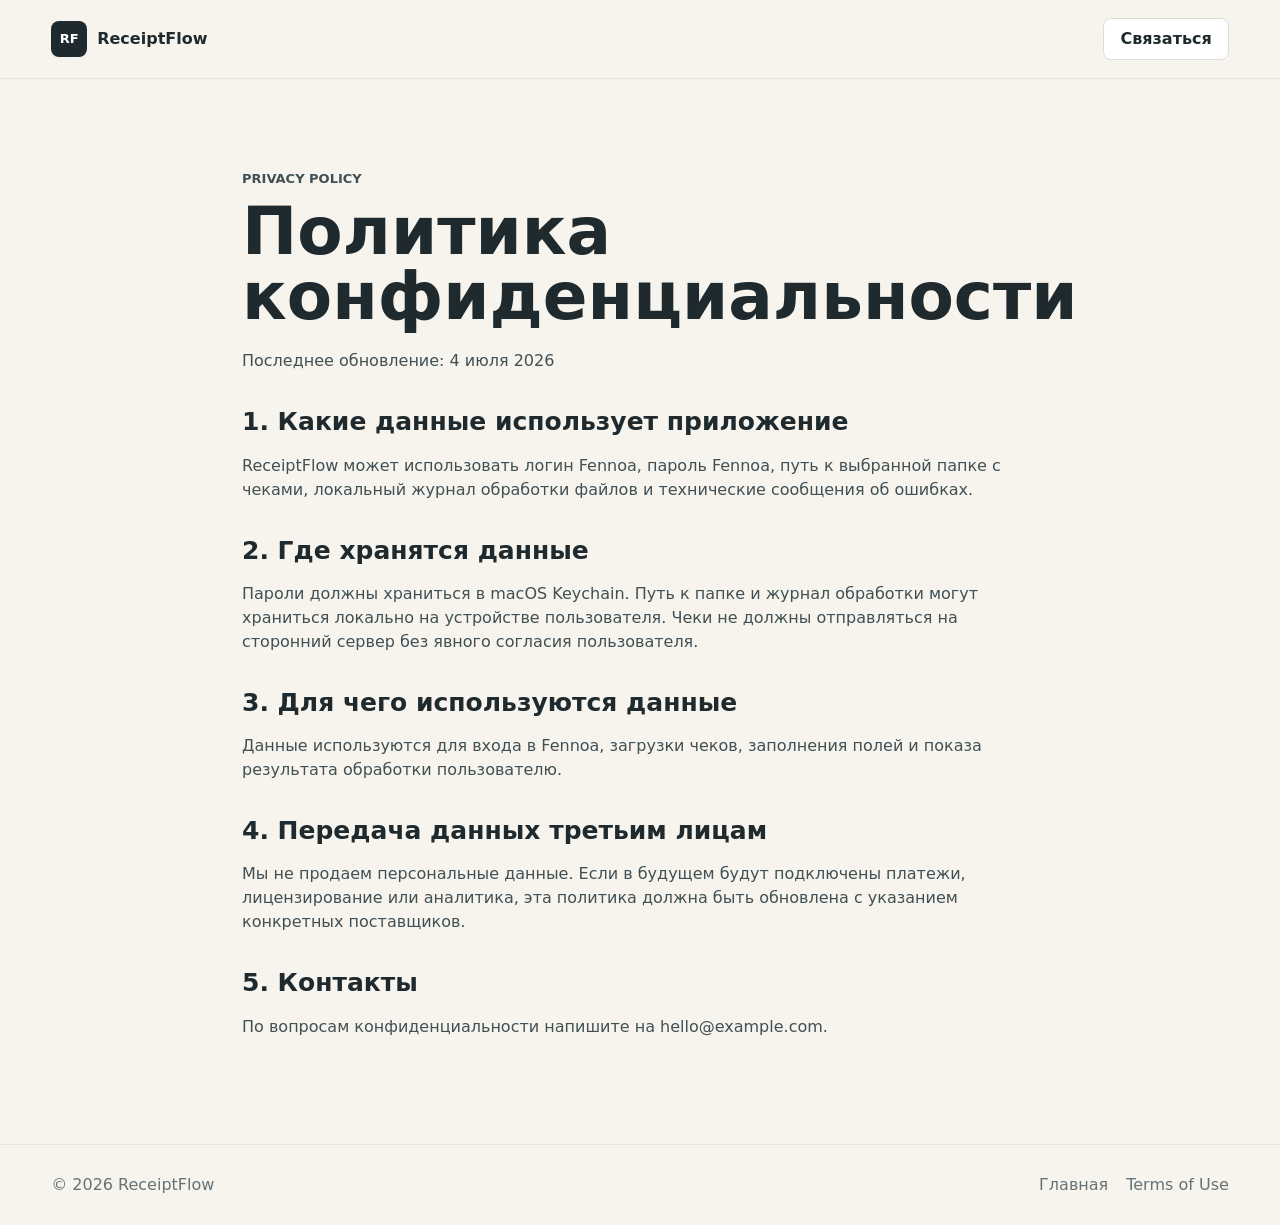
==== privacy.html @ a8f93485 "Add files via upload" ====
<!doctype html>
<html lang="ru">
  <head>
    <meta charset="utf-8" />
    <meta name="viewport" content="width=device-width, initial-scale=1" />
    <title>Privacy Policy | ReceiptFlow</title>
    <link rel="stylesheet" href="styles.css" />
  </head>
  <body>
    <header class="site-header">
      <a class="brand" href="index.html" aria-label="ReceiptFlow">
        <span class="brand-mark">RF</span>
        <span>ReceiptFlow</span>
      </a>
      <a class="header-cta" href="mailto:hello@example.com">Связаться</a>
    </header>

    <main class="legal-page">
      <p class="eyebrow">Privacy Policy</p>
      <h1>Политика конфиденциальности</h1>
      <p>Последнее обновление: 4 июля 2026</p>

      <h2>1. Какие данные использует приложение</h2>
      <p>
        ReceiptFlow может использовать логин Fennoa, пароль Fennoa, путь к выбранной папке
        с чеками, локальный журнал обработки файлов и технические сообщения об ошибках.
      </p>

      <h2>2. Где хранятся данные</h2>
      <p>
        Пароли должны храниться в macOS Keychain. Путь к папке и журнал обработки могут
        храниться локально на устройстве пользователя. Чеки не должны отправляться на
        сторонний сервер без явного согласия пользователя.
      </p>

      <h2>3. Для чего используются данные</h2>
      <p>
        Данные используются для входа в Fennoa, загрузки чеков, заполнения полей и показа
        результата обработки пользователю.
      </p>

      <h2>4. Передача данных третьим лицам</h2>
      <p>
        Мы не продаем персональные данные. Если в будущем будут подключены платежи,
        лицензирование или аналитика, эта политика должна быть обновлена с указанием
        конкретных поставщиков.
      </p>

      <h2>5. Контакты</h2>
      <p>По вопросам конфиденциальности напишите на hello@example.com.</p>
    </main>

    <footer class="site-footer">
      <span>© 2026 ReceiptFlow</span>
      <div>
        <a href="index.html">Главная</a>
        <a href="terms.html">Terms of Use</a>
      </div>
    </footer>
  </body>
</html>
---- styles.css ----
:root {
  color-scheme: light;
  --bg: #f7f4ed;
  --surface: #ffffff;
  --ink: #1f2a2e;
  --muted: #667275;
  --line: #d9ddd7;
  --green: #1f7a5a;
  --green-dark: #14523d;
  --coral: #e4674f;
  --gold: #d9a441;
  --blue: #476f8f;
  --shadow: 0 24px 70px rgba(31, 42, 46, 0.14);
}

* {
  box-sizing: border-box;
}

html {
  scroll-behavior: smooth;
}

body {
  margin: 0;
  background: var(--bg);
  color: var(--ink);
  font-family:
    Inter, ui-sans-serif, system-ui, -apple-system, BlinkMacSystemFont, "Segoe UI",
    sans-serif;
  line-height: 1.5;
}

a {
  color: inherit;
  text-decoration: none;
}

.site-header {
  position: sticky;
  top: 0;
  z-index: 20;
  display: flex;
  align-items: center;
  justify-content: space-between;
  gap: 24px;
  padding: 18px clamp(18px, 4vw, 56px);
  border-bottom: 1px solid rgba(31, 42, 46, 0.08);
  background: rgba(247, 244, 237, 0.92);
  backdrop-filter: blur(16px);
}

.brand,
.nav,
.site-footer div,
.hero-actions {
  display: flex;
  align-items: center;
}

.brand {
  gap: 10px;
  font-weight: 760;
}

.brand-mark {
  display: grid;
  width: 36px;
  height: 36px;
  place-items: center;
  border-radius: 8px;
  background: var(--ink);
  color: #fff;
  font-size: 13px;
}

.nav {
  gap: 24px;
  color: var(--muted);
  font-size: 14px;
}

.nav a:hover,
.site-footer a:hover {
  color: var(--ink);
}

.header-cta {
  display: inline-flex;
  min-height: 42px;
  align-items: center;
  justify-content: center;
  border: 1px solid var(--line);
  border-radius: 8px;
  padding: 0 16px;
  background: #fff;
  font-weight: 680;
}

.hero {
  display: grid;
  grid-template-columns: minmax(0, 1.02fr) minmax(340px, 0.98fr);
  gap: clamp(34px, 6vw, 80px);
  min-height: calc(100vh - 78px);
  align-items: center;
  padding: clamp(42px, 7vw, 92px) clamp(18px, 4vw, 56px) 46px;
}

.eyebrow {
  margin: 0 0 12px;
  color: var(--green);
  font-size: 13px;
  font-weight: 780;
  text-transform: uppercase;
  letter-spacing: 0;
}

h1,
h2,
h3,
p {
  margin-top: 0;
}

h1 {
  max-width: 820px;
  margin-bottom: 20px;
  font-size: clamp(44px, 7vw, 84px);
  line-height: 0.98;
  letter-spacing: 0;
}

h2 {
  margin-bottom: 18px;
  font-size: clamp(30px, 4vw, 48px);
  line-height: 1.05;
  letter-spacing: 0;
}

h3 {
  margin-bottom: 10px;
  font-size: 20px;
  letter-spacing: 0;
}

.hero-text {
  max-width: 670px;
  color: #405055;
  font-size: 19px;
}

.hero-actions {
  flex-wrap: wrap;
  gap: 12px;
  margin: 32px 0;
}

.button {
  display: inline-flex;
  min-height: 50px;
  align-items: center;
  justify-content: center;
  border-radius: 8px;
  padding: 0 20px;
  font-weight: 760;
}

.button.primary {
  background: var(--green);
  color: #fff;
  box-shadow: 0 12px 26px rgba(31, 122, 90, 0.22);
}

.button.primary:hover {
  background: var(--green-dark);
}

.button.secondary {
  border: 1px solid var(--line);
  background: rgba(255, 255, 255, 0.76);
}

.hero-stats {
  display: grid;
  grid-template-columns: repeat(3, minmax(0, 1fr));
  gap: 12px;
  max-width: 620px;
  margin: 0;
}

.hero-stats div {
  border-top: 1px solid var(--line);
  padding-top: 14px;
}

.hero-stats dt {
  font-size: 24px;
  font-weight: 820;
}

.hero-stats dd {
  margin: 2px 0 0;
  color: var(--muted);
  font-size: 14px;
}

.product-visual {
  position: relative;
}

.product-visual::before {
  position: absolute;
  inset: 8% -5% auto 22%;
  height: 50%;
  border-radius: 999px;
  background: rgba(217, 164, 65, 0.28);
  content: "";
  filter: blur(40px);
}

.window {
  position: relative;
  overflow: hidden;
  border: 1px solid rgba(31, 42, 46, 0.12);
  border-radius: 8px;
  background: #f9faf8;
  box-shadow: var(--shadow);
}

.window-bar {
  display: flex;
  gap: 8px;
  padding: 14px;
  border-bottom: 1px solid var(--line);
  background: #fff;
}

.window-bar span {
  width: 12px;
  height: 12px;
  border-radius: 50%;
}

.window-bar span:nth-child(1) {
  background: var(--coral);
}

.window-bar span:nth-child(2) {
  background: var(--gold);
}

.window-bar span:nth-child(3) {
  background: #64b37c;
}

.app-panel {
  display: grid;
  gap: 14px;
  padding: clamp(18px, 3vw, 30px);
}

.status-card,
.folder-row,
.receipt,
.price-card,
.security-list div,
.faq details,
.steps article {
  border: 1px solid var(--line);
  border-radius: 8px;
  background: var(--surface);
}

.status-card,
.folder-row,
.receipt {
  display: flex;
  align-items: center;
  gap: 14px;
  padding: 16px;
}

.status-card.active {
  border-color: rgba(31, 122, 90, 0.28);
  background: #eef8f2;
}

.status-dot {
  width: 12px;
  height: 12px;
  flex: 0 0 auto;
  border-radius: 50%;
  background: var(--green);
  box-shadow: 0 0 0 6px rgba(31, 122, 90, 0.12);
}

.status-card p,
.folder-row p,
.security-list span,
.steps p,
.faq p,
.price-card p {
  margin: 0;
  color: var(--muted);
}

.folder-icon {
  position: relative;
  width: 42px;
  height: 32px;
  flex: 0 0 auto;
  border-radius: 5px;
  background: var(--blue);
}

.folder-icon::before {
  position: absolute;
  top: -7px;
  left: 4px;
  width: 18px;
  height: 9px;
  border-radius: 4px 4px 0 0;
  background: var(--blue);
  content: "";
}

.queue {
  display: grid;
  gap: 10px;
}

.queue-head,
.receipt {
  display: flex;
  justify-content: space-between;
}

.queue-head {
  color: var(--muted);
  font-size: 14px;
}

.receipt b {
  color: var(--muted);
  font-size: 13px;
}

.receipt.done b {
  color: var(--green);
}

.receipt.progress b {
  color: var(--blue);
}

.mock-button {
  min-height: 48px;
  border: 0;
  border-radius: 8px;
  background: var(--ink);
  color: #fff;
  font: inherit;
  font-weight: 760;
}

.section {
  padding: clamp(58px, 8vw, 108px) clamp(18px, 4vw, 56px);
}

.intro,
.security {
  display: grid;
  grid-template-columns: minmax(0, 0.95fr) minmax(280px, 0.75fr);
  gap: clamp(28px, 6vw, 80px);
  align-items: start;
  border-top: 1px solid rgba(31, 42, 46, 0.08);
}

.intro > p,
.security-copy p {
  color: #405055;
  font-size: 18px;
}

.grid.three {
  display: grid;
  grid-template-columns: repeat(3, minmax(0, 1fr));
  gap: 16px;
  margin-top: 28px;
}

.steps article {
  padding: 24px;
}

.step-number {
  display: inline-block;
  margin-bottom: 24px;
  color: var(--coral);
  font-weight: 820;
}

.security {
  background: #eef4f1;
}

.security-list {
  display: grid;
  gap: 12px;
}

.security-list div {
  display: grid;
  gap: 6px;
  padding: 18px;
}

.pricing {
  text-align: center;
}

.price-card {
  display: grid;
  grid-template-columns: minmax(0, 1fr) auto auto;
  gap: 24px;
  max-width: 980px;
  align-items: center;
  margin: 28px auto 0;
  padding: 24px;
  text-align: left;
}

.price {
  display: flex;
  align-items: baseline;
  gap: 5px;
  white-space: nowrap;
}

.price strong {
  font-size: 42px;
  letter-spacing: 0;
}

.price span {
  color: var(--muted);
}

.faq {
  max-width: 960px;
  margin: 0 auto;
}

.faq-list {
  display: grid;
  gap: 12px;
  margin-top: 26px;
}

.faq details {
  padding: 18px 20px;
}

.faq summary {
  cursor: pointer;
  font-weight: 760;
}

.faq p {
  padding-top: 12px;
}

.final-cta {
  margin: 0 clamp(18px, 4vw, 56px) clamp(38px, 6vw, 72px);
  padding: clamp(34px, 6vw, 70px);
  border-radius: 8px;
  background: var(--ink);
  color: #fff;
  text-align: center;
}

.final-cta p {
  color: rgba(255, 255, 255, 0.76);
}

.site-footer {
  display: flex;
  justify-content: space-between;
  gap: 20px;
  padding: 28px clamp(18px, 4vw, 56px);
  border-top: 1px solid rgba(31, 42, 46, 0.08);
  color: var(--muted);
}

.site-footer div {
  gap: 18px;
}

.legal-page {
  max-width: 860px;
  margin: 0 auto;
  padding: clamp(44px, 7vw, 90px) clamp(18px, 4vw, 32px);
}

.legal-page h1 {
  font-size: clamp(38px, 6vw, 66px);
}

.legal-page h2 {
  margin-top: 36px;
  font-size: 25px;
}

.legal-page p,
.legal-page li {
  color: #405055;
}

@media (max-width: 920px) {
  .nav {
    display: none;
  }

  .hero,
  .intro,
  .security,
  .grid.three,
  .price-card {
    grid-template-columns: 1fr;
  }

  .hero {
    min-height: auto;
  }

  .price-card {
    text-align: center;
  }

  .price,
  .price-card .button {
    justify-content: center;
  }
}

@media (max-width: 560px) {
  .site-header {
    align-items: flex-start;
  }

  .header-cta {
    display: none;
  }

  h1 {
    font-size: 42px;
  }

  .hero-stats {
    grid-template-columns: 1fr;
  }

  .hero-actions .button {
    width: 100%;
  }

  .status-card,
  .folder-row,
  .receipt,
  .site-footer {
    align-items: flex-start;
  }

  .receipt,
  .site-footer {
    flex-direction: column;
  }
}
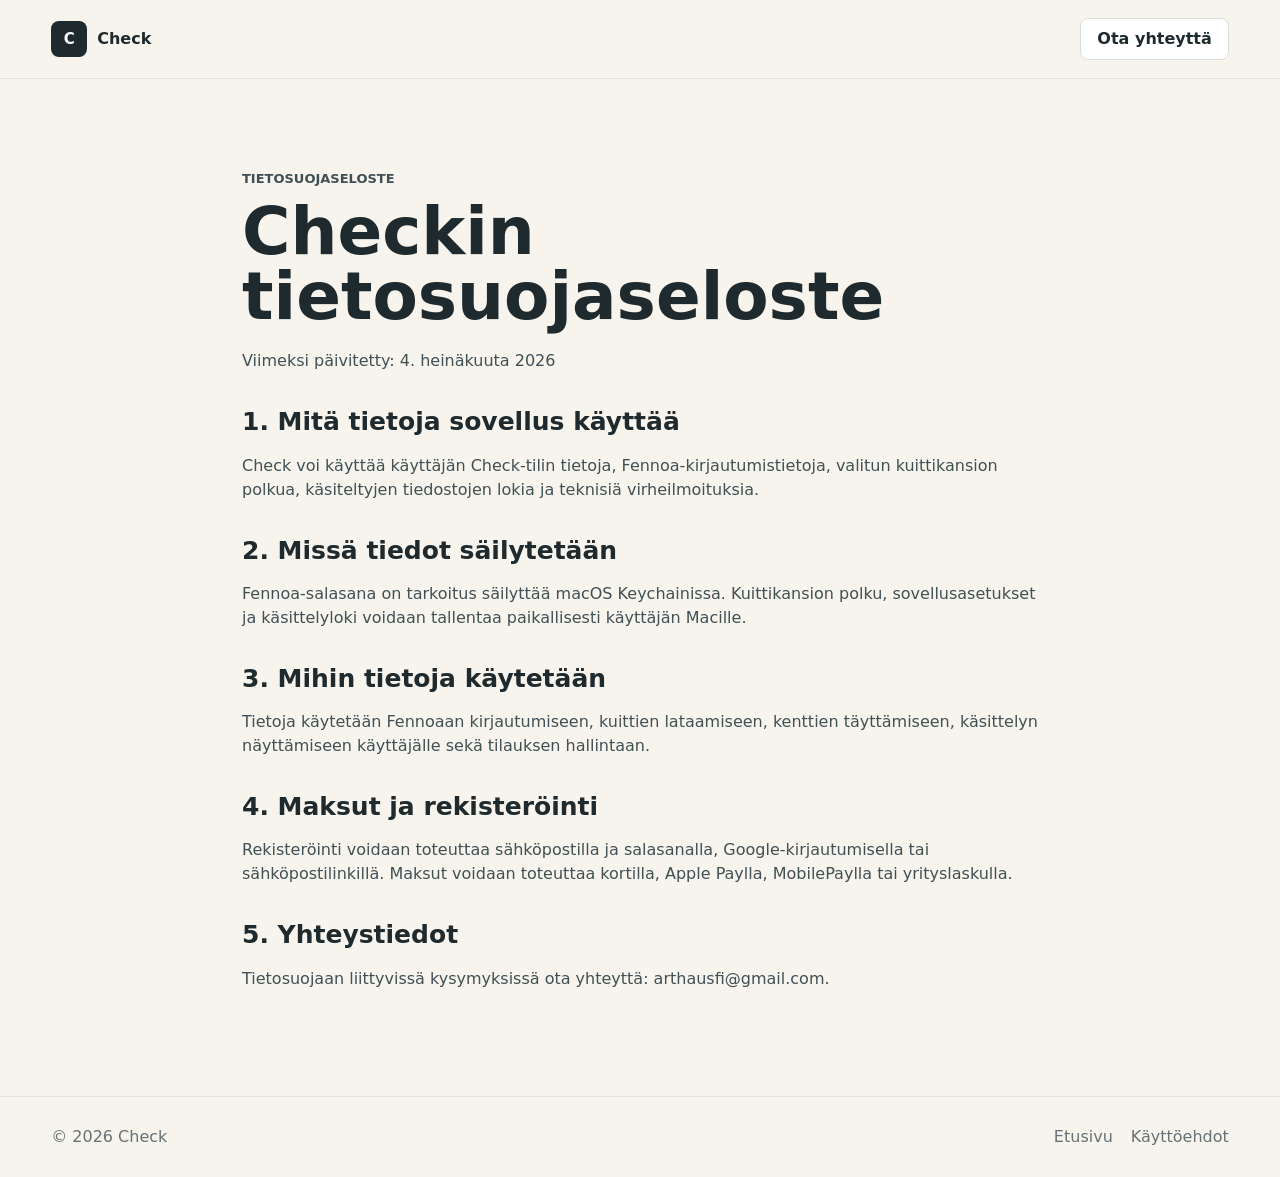
==== commit 1e64b152: "Add files via upload" ====
--- a/privacy.html
+++ b/privacy.html
@@ -1,61 +1,28 @@
 <!doctype html>
-<html lang="ru">
+<html lang="fi">
   <head>
     <meta charset="utf-8" />
     <meta name="viewport" content="width=device-width, initial-scale=1" />
-    <title>Privacy Policy | ReceiptFlow</title>
+    <title>Tietosuojaseloste | Check</title>
     <link rel="stylesheet" href="styles.css" />
   </head>
   <body>
-    <header class="site-header">
-      <a class="brand" href="index.html" aria-label="ReceiptFlow">
-        <span class="brand-mark">RF</span>
-        <span>ReceiptFlow</span>
-      </a>
-      <a class="header-cta" href="mailto:hello@example.com">Связаться</a>
-    </header>
-
+    <header class="site-header"><a class="brand" href="index.html"><span class="brand-mark">C</span><span>Check</span></a><a class="header-cta" href="mailto:arthausfi@gmail.com">Ota yhteytt&auml;</a></header>
     <main class="legal-page">
-      <p class="eyebrow">Privacy Policy</p>
-      <h1>Политика конфиденциальности</h1>
-      <p>Последнее обновление: 4 июля 2026</p>
-
-      <h2>1. Какие данные использует приложение</h2>
-      <p>
-        ReceiptFlow может использовать логин Fennoa, пароль Fennoa, путь к выбранной папке
-        с чеками, локальный журнал обработки файлов и технические сообщения об ошибках.
-      </p>
-
-      <h2>2. Где хранятся данные</h2>
-      <p>
-        Пароли должны храниться в macOS Keychain. Путь к папке и журнал обработки могут
-        храниться локально на устройстве пользователя. Чеки не должны отправляться на
-        сторонний сервер без явного согласия пользователя.
-      </p>
-
-      <h2>3. Для чего используются данные</h2>
-      <p>
-        Данные используются для входа в Fennoa, загрузки чеков, заполнения полей и показа
-        результата обработки пользователю.
-      </p>
-
-      <h2>4. Передача данных третьим лицам</h2>
-      <p>
-        Мы не продаем персональные данные. Если в будущем будут подключены платежи,
-        лицензирование или аналитика, эта политика должна быть обновлена с указанием
-        конкретных поставщиков.
-      </p>
-
-      <h2>5. Контакты</h2>
-      <p>По вопросам конфиденциальности напишите на hello@example.com.</p>
+      <p class="eyebrow">Tietosuojaseloste</p>
+      <h1>Checkin tietosuojaseloste</h1>
+      <p>Viimeksi p&auml;ivitetty: 4. hein&auml;kuuta 2026</p>
+      <h2>1. Mit&auml; tietoja sovellus k&auml;ytt&auml;&auml;</h2>
+      <p>Check voi k&auml;ytt&auml;&auml; k&auml;ytt&auml;j&auml;n Check-tilin tietoja, Fennoa-kirjautumistietoja, valitun kuittikansion polkua, k&auml;siteltyjen tiedostojen lokia ja teknisi&auml; virheilmoituksia.</p>
+      <h2>2. Miss&auml; tiedot s&auml;ilytet&auml;&auml;n</h2>
+      <p>Fennoa-salasana on tarkoitus s&auml;ilytt&auml;&auml; macOS Keychainissa. Kuittikansion polku, sovellusasetukset ja k&auml;sittelyloki voidaan tallentaa paikallisesti k&auml;ytt&auml;j&auml;n Macille.</p>
+      <h2>3. Mihin tietoja k&auml;ytet&auml;&auml;n</h2>
+      <p>Tietoja k&auml;ytet&auml;&auml;n Fennoaan kirjautumiseen, kuittien lataamiseen, kenttien t&auml;ytt&auml;miseen, k&auml;sittelyn n&auml;ytt&auml;miseen k&auml;ytt&auml;j&auml;lle sek&auml; tilauksen hallintaan.</p>
+      <h2>4. Maksut ja rekister&ouml;inti</h2>
+      <p>Rekister&ouml;inti voidaan toteuttaa s&auml;hk&ouml;postilla ja salasanalla, Google-kirjautumisella tai s&auml;hk&ouml;postilinkill&auml;. Maksut voidaan toteuttaa kortilla, Apple Paylla, MobilePaylla tai yrityslaskulla.</p>
+      <h2>5. Yhteystiedot</h2>
+      <p>Tietosuojaan liittyviss&auml; kysymyksiss&auml; ota yhteytt&auml;: arthausfi@gmail.com.</p>
     </main>
-
-    <footer class="site-footer">
-      <span>© 2026 ReceiptFlow</span>
-      <div>
-        <a href="index.html">Главная</a>
-        <a href="terms.html">Terms of Use</a>
-      </div>
-    </footer>
+    <footer class="site-footer"><span>&copy; 2026 Check</span><div><a href="index.html">Etusivu</a><a href="terms.html">K&auml;ytt&ouml;ehdot</a></div></footer>
   </body>
 </html>
--- a/styles.css
+++ b/styles.css
@@ -13,28 +13,16 @@
   --shadow: 0 24px 70px rgba(31, 42, 46, 0.14);
 }
 
-* {
-  box-sizing: border-box;
-}
-
-html {
-  scroll-behavior: smooth;
-}
-
+* { box-sizing: border-box; }
+html { scroll-behavior: smooth; }
 body {
   margin: 0;
   background: var(--bg);
   color: var(--ink);
-  font-family:
-    Inter, ui-sans-serif, system-ui, -apple-system, BlinkMacSystemFont, "Segoe UI",
-    sans-serif;
+  font-family: Inter, ui-sans-serif, system-ui, -apple-system, BlinkMacSystemFont, "Segoe UI", sans-serif;
   line-height: 1.5;
 }
-
-a {
-  color: inherit;
-  text-decoration: none;
-}
+a { color: inherit; text-decoration: none; }
 
 .site-header {
   position: sticky;
@@ -49,20 +37,8 @@
   background: rgba(247, 244, 237, 0.92);
   backdrop-filter: blur(16px);
 }
-
-.brand,
-.nav,
-.site-footer div,
-.hero-actions {
-  display: flex;
-  align-items: center;
-}
-
-.brand {
-  gap: 10px;
-  font-weight: 760;
-}
-
+.brand, .nav, .site-footer div, .hero-actions { display: flex; align-items: center; }
+.brand { gap: 10px; font-weight: 760; }
 .brand-mark {
   display: grid;
   width: 36px;
@@ -71,20 +47,10 @@
   border-radius: 8px;
   background: var(--ink);
   color: #fff;
-  font-size: 13px;
-}
-
-.nav {
-  gap: 24px;
-  color: var(--muted);
-  font-size: 14px;
-}
-
-.nav a:hover,
-.site-footer a:hover {
-  color: var(--ink);
-}
-
+  font-size: 15px;
+}
+.nav { gap: 22px; color: var(--muted); font-size: 14px; }
+.nav a:hover, .site-footer a:hover { color: var(--ink); }
 .header-cta {
   display: inline-flex;
   min-height: 42px;
@@ -105,7 +71,6 @@
   align-items: center;
   padding: clamp(42px, 7vw, 92px) clamp(18px, 4vw, 56px) 46px;
 }
-
 .eyebrow {
   margin: 0 0 12px;
   color: var(--green);
@@ -114,47 +79,12 @@
   text-transform: uppercase;
   letter-spacing: 0;
 }
-
-h1,
-h2,
-h3,
-p {
-  margin-top: 0;
-}
-
-h1 {
-  max-width: 820px;
-  margin-bottom: 20px;
-  font-size: clamp(44px, 7vw, 84px);
-  line-height: 0.98;
-  letter-spacing: 0;
-}
-
-h2 {
-  margin-bottom: 18px;
-  font-size: clamp(30px, 4vw, 48px);
-  line-height: 1.05;
-  letter-spacing: 0;
-}
-
-h3 {
-  margin-bottom: 10px;
-  font-size: 20px;
-  letter-spacing: 0;
-}
-
-.hero-text {
-  max-width: 670px;
-  color: #405055;
-  font-size: 19px;
-}
-
-.hero-actions {
-  flex-wrap: wrap;
-  gap: 12px;
-  margin: 32px 0;
-}
-
+h1, h2, h3, p { margin-top: 0; }
+h1 { max-width: 820px; margin-bottom: 20px; font-size: clamp(42px, 7vw, 82px); line-height: 0.98; letter-spacing: 0; }
+h2 { margin-bottom: 18px; font-size: clamp(30px, 4vw, 48px); line-height: 1.05; letter-spacing: 0; }
+h3 { margin-bottom: 10px; font-size: 20px; letter-spacing: 0; }
+.hero-text { max-width: 670px; color: #405055; font-size: 19px; }
+.hero-actions { flex-wrap: wrap; gap: 12px; margin: 32px 0; }
 .button {
   display: inline-flex;
   min-height: 50px;
@@ -164,50 +94,15 @@
   padding: 0 20px;
   font-weight: 760;
 }
-
-.button.primary {
-  background: var(--green);
-  color: #fff;
-  box-shadow: 0 12px 26px rgba(31, 122, 90, 0.22);
-}
-
-.button.primary:hover {
-  background: var(--green-dark);
-}
-
-.button.secondary {
-  border: 1px solid var(--line);
-  background: rgba(255, 255, 255, 0.76);
-}
-
-.hero-stats {
-  display: grid;
-  grid-template-columns: repeat(3, minmax(0, 1fr));
-  gap: 12px;
-  max-width: 620px;
-  margin: 0;
-}
-
-.hero-stats div {
-  border-top: 1px solid var(--line);
-  padding-top: 14px;
-}
-
-.hero-stats dt {
-  font-size: 24px;
-  font-weight: 820;
-}
-
-.hero-stats dd {
-  margin: 2px 0 0;
-  color: var(--muted);
-  font-size: 14px;
-}
-
-.product-visual {
-  position: relative;
-}
-
+.button.primary { background: var(--green); color: #fff; box-shadow: 0 12px 26px rgba(31, 122, 90, 0.22); }
+.button.primary:hover { background: var(--green-dark); }
+.button.secondary { border: 1px solid var(--line); background: rgba(255, 255, 255, 0.76); }
+.hero-stats { display: grid; grid-template-columns: repeat(3, minmax(0, 1fr)); gap: 12px; max-width: 620px; margin: 0; }
+.hero-stats div { border-top: 1px solid var(--line); padding-top: 14px; }
+.hero-stats dt { font-size: 24px; font-weight: 820; }
+.hero-stats dd { margin: 2px 0 0; color: var(--muted); font-size: 14px; }
+
+.product-visual { position: relative; }
 .product-visual::before {
   position: absolute;
   inset: 8% -5% auto 22%;
@@ -217,362 +112,100 @@
   content: "";
   filter: blur(40px);
 }
-
-.window {
-  position: relative;
-  overflow: hidden;
-  border: 1px solid rgba(31, 42, 46, 0.12);
-  border-radius: 8px;
-  background: #f9faf8;
-  box-shadow: var(--shadow);
-}
-
-.window-bar {
-  display: flex;
-  gap: 8px;
-  padding: 14px;
-  border-bottom: 1px solid var(--line);
-  background: #fff;
-}
-
-.window-bar span {
-  width: 12px;
-  height: 12px;
-  border-radius: 50%;
-}
-
-.window-bar span:nth-child(1) {
-  background: var(--coral);
-}
-
-.window-bar span:nth-child(2) {
-  background: var(--gold);
-}
-
-.window-bar span:nth-child(3) {
-  background: #64b37c;
-}
-
-.app-panel {
-  display: grid;
-  gap: 14px;
-  padding: clamp(18px, 3vw, 30px);
-}
-
-.status-card,
-.folder-row,
-.receipt,
-.price-card,
-.security-list div,
-.faq details,
-.steps article {
+.window { position: relative; overflow: hidden; border: 1px solid rgba(31, 42, 46, 0.12); border-radius: 8px; background: #f9faf8; box-shadow: var(--shadow); }
+.window-bar { display: flex; gap: 8px; padding: 14px; border-bottom: 1px solid var(--line); background: #fff; }
+.window-bar span { width: 12px; height: 12px; border-radius: 50%; }
+.window-bar span:nth-child(1) { background: var(--coral); }
+.window-bar span:nth-child(2) { background: var(--gold); }
+.window-bar span:nth-child(3) { background: #64b37c; }
+.app-panel { display: grid; gap: 14px; padding: clamp(18px, 3vw, 30px); }
+.status-card, .folder-row, .receipt, .plan-card, .security-list div, .feature-list div, .faq details, .steps article {
   border: 1px solid var(--line);
   border-radius: 8px;
   background: var(--surface);
 }
-
-.status-card,
-.folder-row,
-.receipt {
-  display: flex;
-  align-items: center;
-  gap: 14px;
-  padding: 16px;
-}
-
-.status-card.active {
-  border-color: rgba(31, 122, 90, 0.28);
-  background: #eef8f2;
-}
-
-.status-dot {
-  width: 12px;
-  height: 12px;
-  flex: 0 0 auto;
-  border-radius: 50%;
-  background: var(--green);
-  box-shadow: 0 0 0 6px rgba(31, 122, 90, 0.12);
-}
-
-.status-card p,
-.folder-row p,
-.security-list span,
-.steps p,
-.faq p,
-.price-card p {
-  margin: 0;
-  color: var(--muted);
-}
-
-.folder-icon {
-  position: relative;
-  width: 42px;
-  height: 32px;
-  flex: 0 0 auto;
-  border-radius: 5px;
-  background: var(--blue);
-}
-
-.folder-icon::before {
-  position: absolute;
-  top: -7px;
-  left: 4px;
-  width: 18px;
-  height: 9px;
-  border-radius: 4px 4px 0 0;
-  background: var(--blue);
-  content: "";
-}
-
-.queue {
-  display: grid;
-  gap: 10px;
-}
-
-.queue-head,
-.receipt {
-  display: flex;
-  justify-content: space-between;
-}
-
-.queue-head {
-  color: var(--muted);
-  font-size: 14px;
-}
-
-.receipt b {
-  color: var(--muted);
-  font-size: 13px;
-}
-
-.receipt.done b {
-  color: var(--green);
-}
-
-.receipt.progress b {
-  color: var(--blue);
-}
-
-.mock-button {
-  min-height: 48px;
-  border: 0;
-  border-radius: 8px;
-  background: var(--ink);
-  color: #fff;
-  font: inherit;
-  font-weight: 760;
-}
-
-.section {
-  padding: clamp(58px, 8vw, 108px) clamp(18px, 4vw, 56px);
-}
-
-.intro,
-.security {
+.status-card, .folder-row, .receipt { display: flex; align-items: center; gap: 14px; padding: 16px; }
+.status-card.active { border-color: rgba(31, 122, 90, 0.28); background: #eef8f2; }
+.status-dot { width: 12px; height: 12px; flex: 0 0 auto; border-radius: 50%; background: var(--green); box-shadow: 0 0 0 6px rgba(31, 122, 90, 0.12); }
+.status-card p, .folder-row p, .security-list span, .feature-list span, .steps p, .faq p, .plan-card p { margin: 0; color: var(--muted); }
+.folder-icon { position: relative; width: 42px; height: 32px; flex: 0 0 auto; border-radius: 5px; background: var(--blue); }
+.folder-icon::before { position: absolute; top: -7px; left: 4px; width: 18px; height: 9px; border-radius: 4px 4px 0 0; background: var(--blue); content: ""; }
+.queue { display: grid; gap: 10px; }
+.queue-head, .receipt { display: flex; justify-content: space-between; }
+.queue-head { color: var(--muted); font-size: 14px; }
+.receipt b { color: var(--muted); font-size: 13px; }
+.receipt.done b { color: var(--green); }
+.receipt.progress b { color: var(--blue); }
+.mock-button { min-height: 48px; border: 0; border-radius: 8px; background: var(--ink); color: #fff; font: inherit; font-weight: 760; }
+
+.section { padding: clamp(58px, 8vw, 108px) clamp(18px, 4vw, 56px); }
+.intro, .security, .signup {
   display: grid;
   grid-template-columns: minmax(0, 0.95fr) minmax(280px, 0.75fr);
   gap: clamp(28px, 6vw, 80px);
   align-items: start;
   border-top: 1px solid rgba(31, 42, 46, 0.08);
 }
-
-.intro > p,
-.security-copy p {
-  color: #405055;
-  font-size: 18px;
-}
-
-.grid.three {
-  display: grid;
-  grid-template-columns: repeat(3, minmax(0, 1fr));
-  gap: 16px;
-  margin-top: 28px;
-}
-
-.steps article {
-  padding: 24px;
-}
-
-.step-number {
-  display: inline-block;
-  margin-bottom: 24px;
-  color: var(--coral);
-  font-weight: 820;
-}
-
-.security {
-  background: #eef4f1;
-}
-
-.security-list {
-  display: grid;
-  gap: 12px;
-}
-
-.security-list div {
-  display: grid;
-  gap: 6px;
-  padding: 18px;
-}
-
-.pricing {
-  text-align: center;
-}
-
-.price-card {
-  display: grid;
-  grid-template-columns: minmax(0, 1fr) auto auto;
+.intro > p, .security-copy p, .signup p { color: #405055; font-size: 18px; }
+.grid.three, .pricing-grid { display: grid; grid-template-columns: repeat(3, minmax(0, 1fr)); gap: 16px; margin-top: 28px; }
+.steps article, .plan-card { padding: 24px; }
+.step-number { display: inline-block; margin-bottom: 24px; color: var(--coral); font-weight: 820; }
+
+.pricing { text-align: center; }
+.plan-card { position: relative; display: flex; min-height: 100%; flex-direction: column; gap: 22px; text-align: left; }
+.plan-card.featured { border-color: rgba(31, 122, 90, 0.5); box-shadow: 0 18px 48px rgba(31, 42, 46, 0.12); }
+.plan-badge { align-self: flex-start; border-radius: 999px; background: #eef8f2; color: var(--green); padding: 6px 10px; font-size: 13px; font-weight: 780; }
+.plan-price { display: flex; align-items: baseline; gap: 6px; }
+.plan-price strong { font-size: 42px; letter-spacing: 0; }
+.plan-price span { color: var(--muted); }
+.plan-card ul { display: grid; gap: 10px; margin: 0; padding-left: 20px; color: #405055; }
+.plan-card .button { margin-top: auto; width: 100%; }
+
+.signup { background: #fffaf0; }
+.feature-list, .security-list { display: grid; gap: 12px; }
+.feature-list div, .security-list div { display: grid; gap: 6px; padding: 18px; }
+.security { background: #eef4f1; }
+.trial-band {
+  display: flex;
+  align-items: center;
+  justify-content: space-between;
   gap: 24px;
-  max-width: 980px;
-  align-items: center;
-  margin: 28px auto 0;
-  padding: 24px;
-  text-align: left;
-}
-
-.price {
-  display: flex;
-  align-items: baseline;
-  gap: 5px;
-  white-space: nowrap;
-}
-
-.price strong {
-  font-size: 42px;
-  letter-spacing: 0;
-}
-
-.price span {
-  color: var(--muted);
-}
-
-.faq {
-  max-width: 960px;
-  margin: 0 auto;
-}
-
-.faq-list {
-  display: grid;
-  gap: 12px;
-  margin-top: 26px;
-}
-
-.faq details {
-  padding: 18px 20px;
-}
-
-.faq summary {
-  cursor: pointer;
-  font-weight: 760;
-}
-
-.faq p {
-  padding-top: 12px;
-}
-
-.final-cta {
-  margin: 0 clamp(18px, 4vw, 56px) clamp(38px, 6vw, 72px);
-  padding: clamp(34px, 6vw, 70px);
+  margin: 0 clamp(18px, 4vw, 56px);
+  padding: clamp(28px, 5vw, 52px);
   border-radius: 8px;
   background: var(--ink);
   color: #fff;
-  text-align: center;
-}
-
-.final-cta p {
-  color: rgba(255, 255, 255, 0.76);
-}
-
-.site-footer {
-  display: flex;
-  justify-content: space-between;
-  gap: 20px;
-  padding: 28px clamp(18px, 4vw, 56px);
-  border-top: 1px solid rgba(31, 42, 46, 0.08);
-  color: var(--muted);
-}
-
-.site-footer div {
-  gap: 18px;
-}
-
-.legal-page {
-  max-width: 860px;
-  margin: 0 auto;
-  padding: clamp(44px, 7vw, 90px) clamp(18px, 4vw, 32px);
-}
-
-.legal-page h1 {
-  font-size: clamp(38px, 6vw, 66px);
-}
-
-.legal-page h2 {
-  margin-top: 36px;
-  font-size: 25px;
-}
-
-.legal-page p,
-.legal-page li {
-  color: #405055;
-}
-
+}
+.trial-band p { max-width: 760px; color: rgba(255,255,255,.76); }
+.trial-band .eyebrow { color: #8fe0bd; }
+
+.faq { max-width: 960px; margin: 0 auto; }
+.faq-list { display: grid; gap: 12px; margin-top: 26px; }
+.faq details { padding: 18px 20px; }
+.faq summary { cursor: pointer; font-weight: 760; }
+.faq p { padding-top: 12px; }
+.final-cta { margin: 0 clamp(18px, 4vw, 56px) clamp(38px, 6vw, 72px); padding: clamp(34px, 6vw, 70px); border-radius: 8px; background: var(--ink); color: #fff; text-align: center; }
+.final-cta p { color: rgba(255, 255, 255, 0.76); }
+.site-footer { display: flex; justify-content: space-between; gap: 20px; padding: 28px clamp(18px, 4vw, 56px); border-top: 1px solid rgba(31, 42, 46, 0.08); color: var(--muted); }
+.site-footer div { gap: 18px; }
+
+.legal-page { max-width: 860px; margin: 0 auto; padding: clamp(44px, 7vw, 90px) clamp(18px, 4vw, 32px); }
+.legal-page h1 { font-size: clamp(38px, 6vw, 66px); }
+.legal-page h2 { margin-top: 36px; font-size: 25px; }
+.legal-page p, .legal-page li { color: #405055; }
+
+@media (max-width: 1020px) { .nav { display: none; } }
 @media (max-width: 920px) {
-  .nav {
-    display: none;
-  }
-
-  .hero,
-  .intro,
-  .security,
-  .grid.three,
-  .price-card {
-    grid-template-columns: 1fr;
-  }
-
-  .hero {
-    min-height: auto;
-  }
-
-  .price-card {
-    text-align: center;
-  }
-
-  .price,
-  .price-card .button {
-    justify-content: center;
-  }
-}
-
+  .hero, .intro, .security, .signup, .grid.three, .pricing-grid { grid-template-columns: 1fr; }
+  .hero { min-height: auto; }
+  .trial-band { align-items: flex-start; flex-direction: column; }
+}
 @media (max-width: 560px) {
-  .site-header {
-    align-items: flex-start;
-  }
-
-  .header-cta {
-    display: none;
-  }
-
-  h1 {
-    font-size: 42px;
-  }
-
-  .hero-stats {
-    grid-template-columns: 1fr;
-  }
-
-  .hero-actions .button {
-    width: 100%;
-  }
-
-  .status-card,
-  .folder-row,
-  .receipt,
-  .site-footer {
-    align-items: flex-start;
-  }
-
-  .receipt,
-  .site-footer {
-    flex-direction: column;
-  }
-}
+  .site-header { align-items: flex-start; }
+  .header-cta { display: none; }
+  h1 { font-size: 40px; }
+  .hero-stats { grid-template-columns: 1fr; }
+  .hero-actions .button, .trial-band .button { width: 100%; }
+  .status-card, .folder-row, .receipt, .site-footer { align-items: flex-start; }
+  .receipt, .site-footer { flex-direction: column; }
+}
